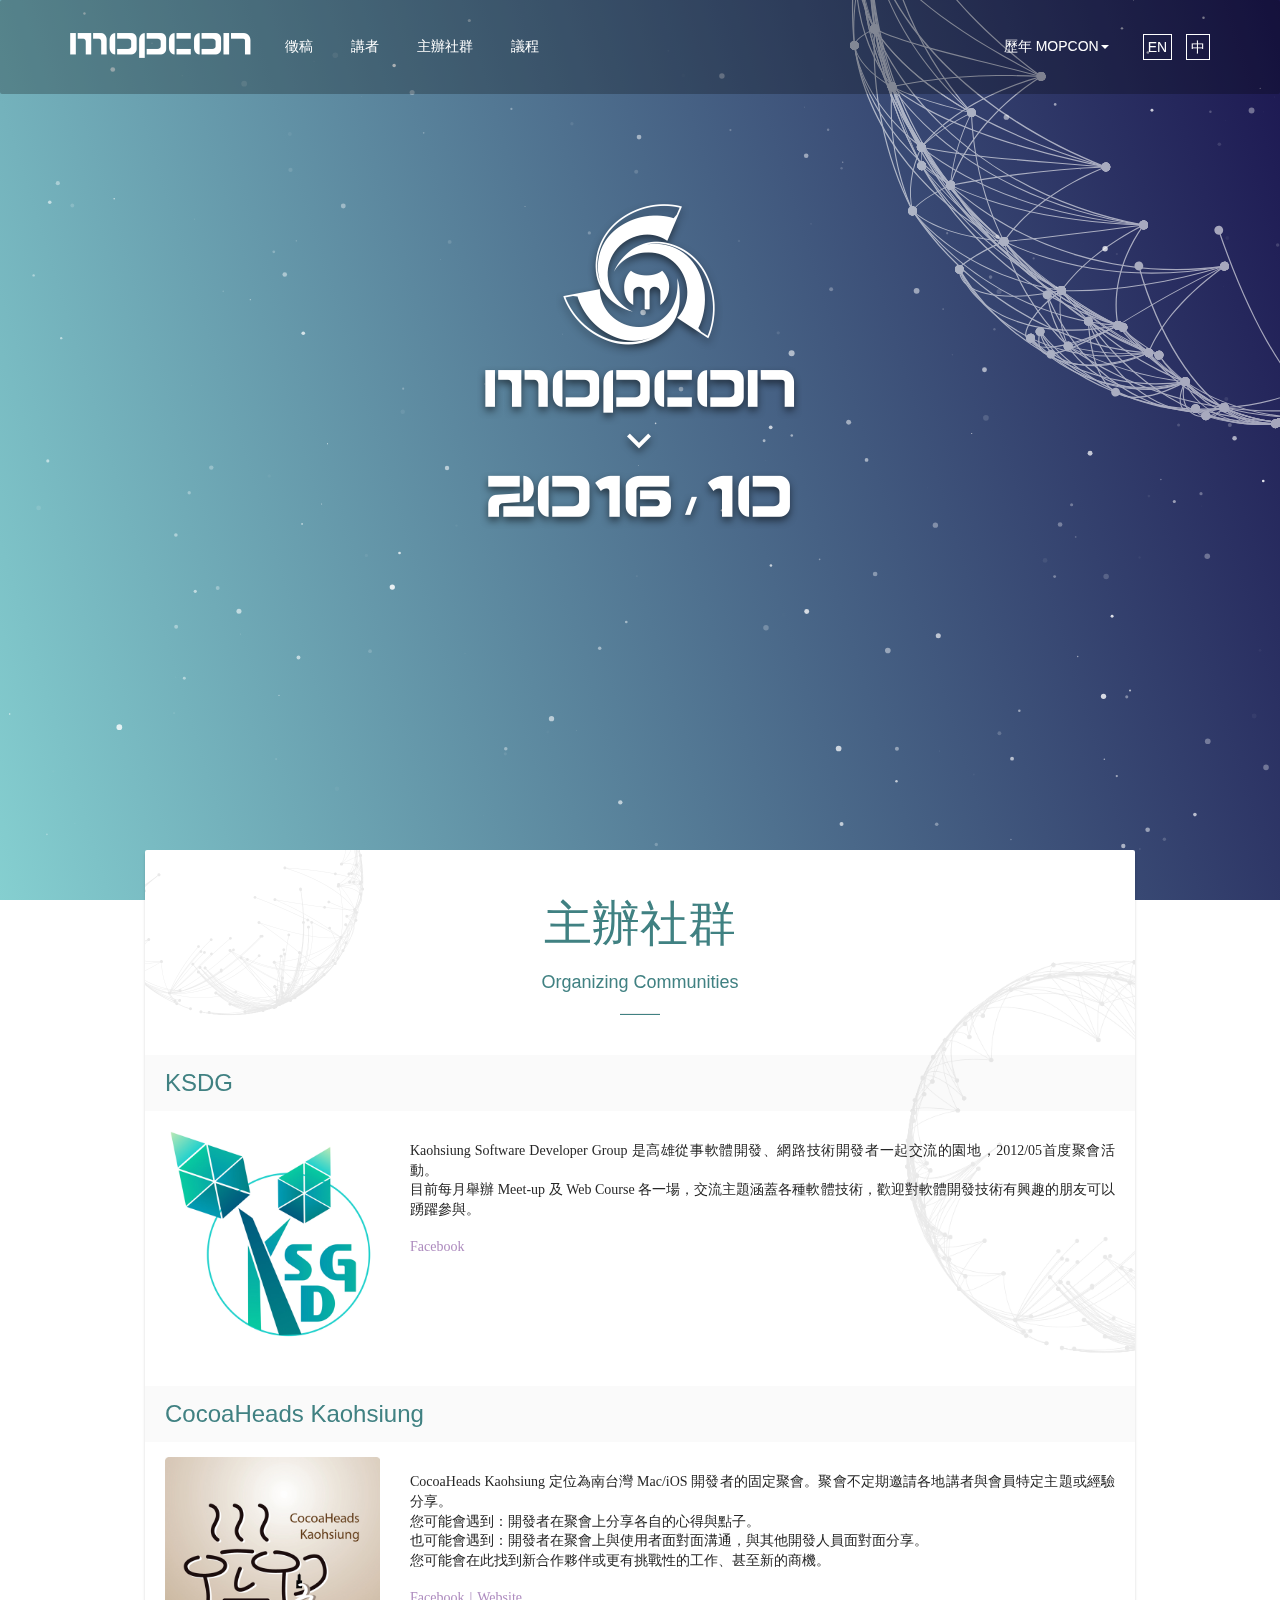
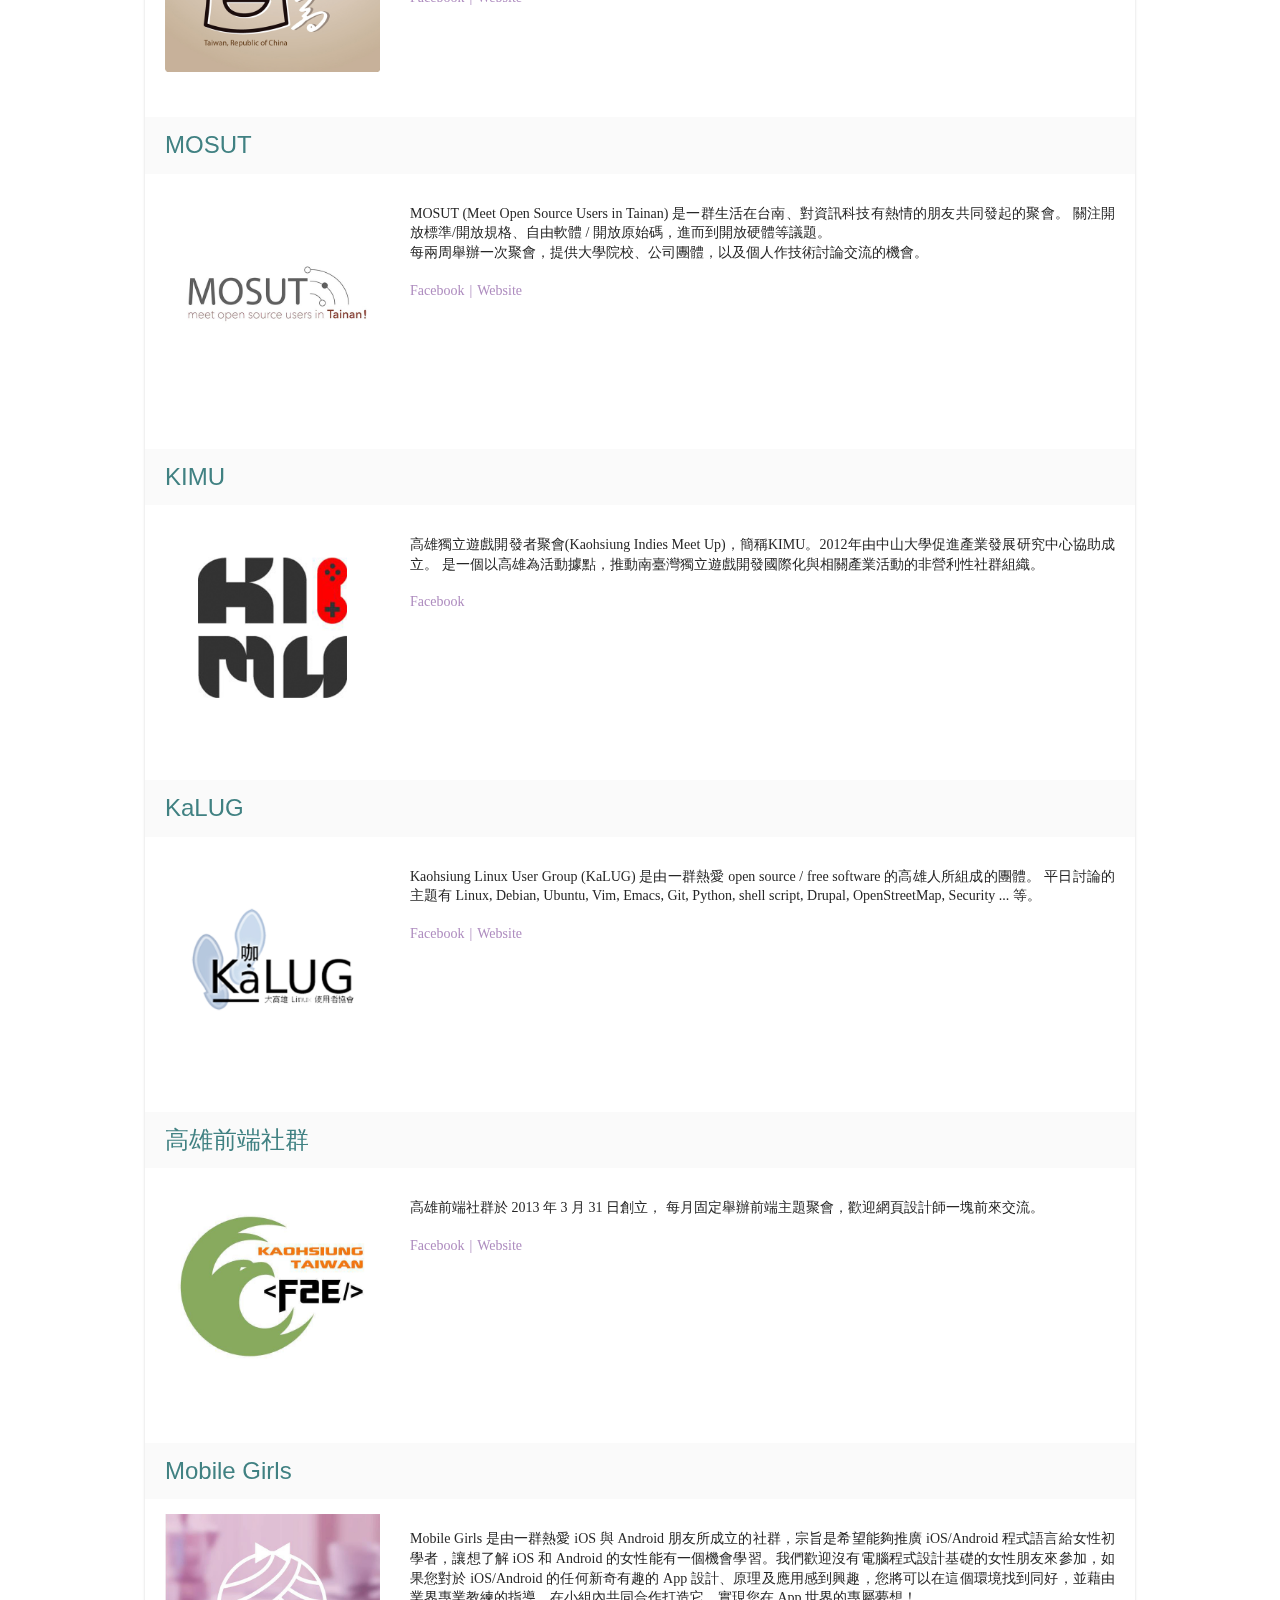
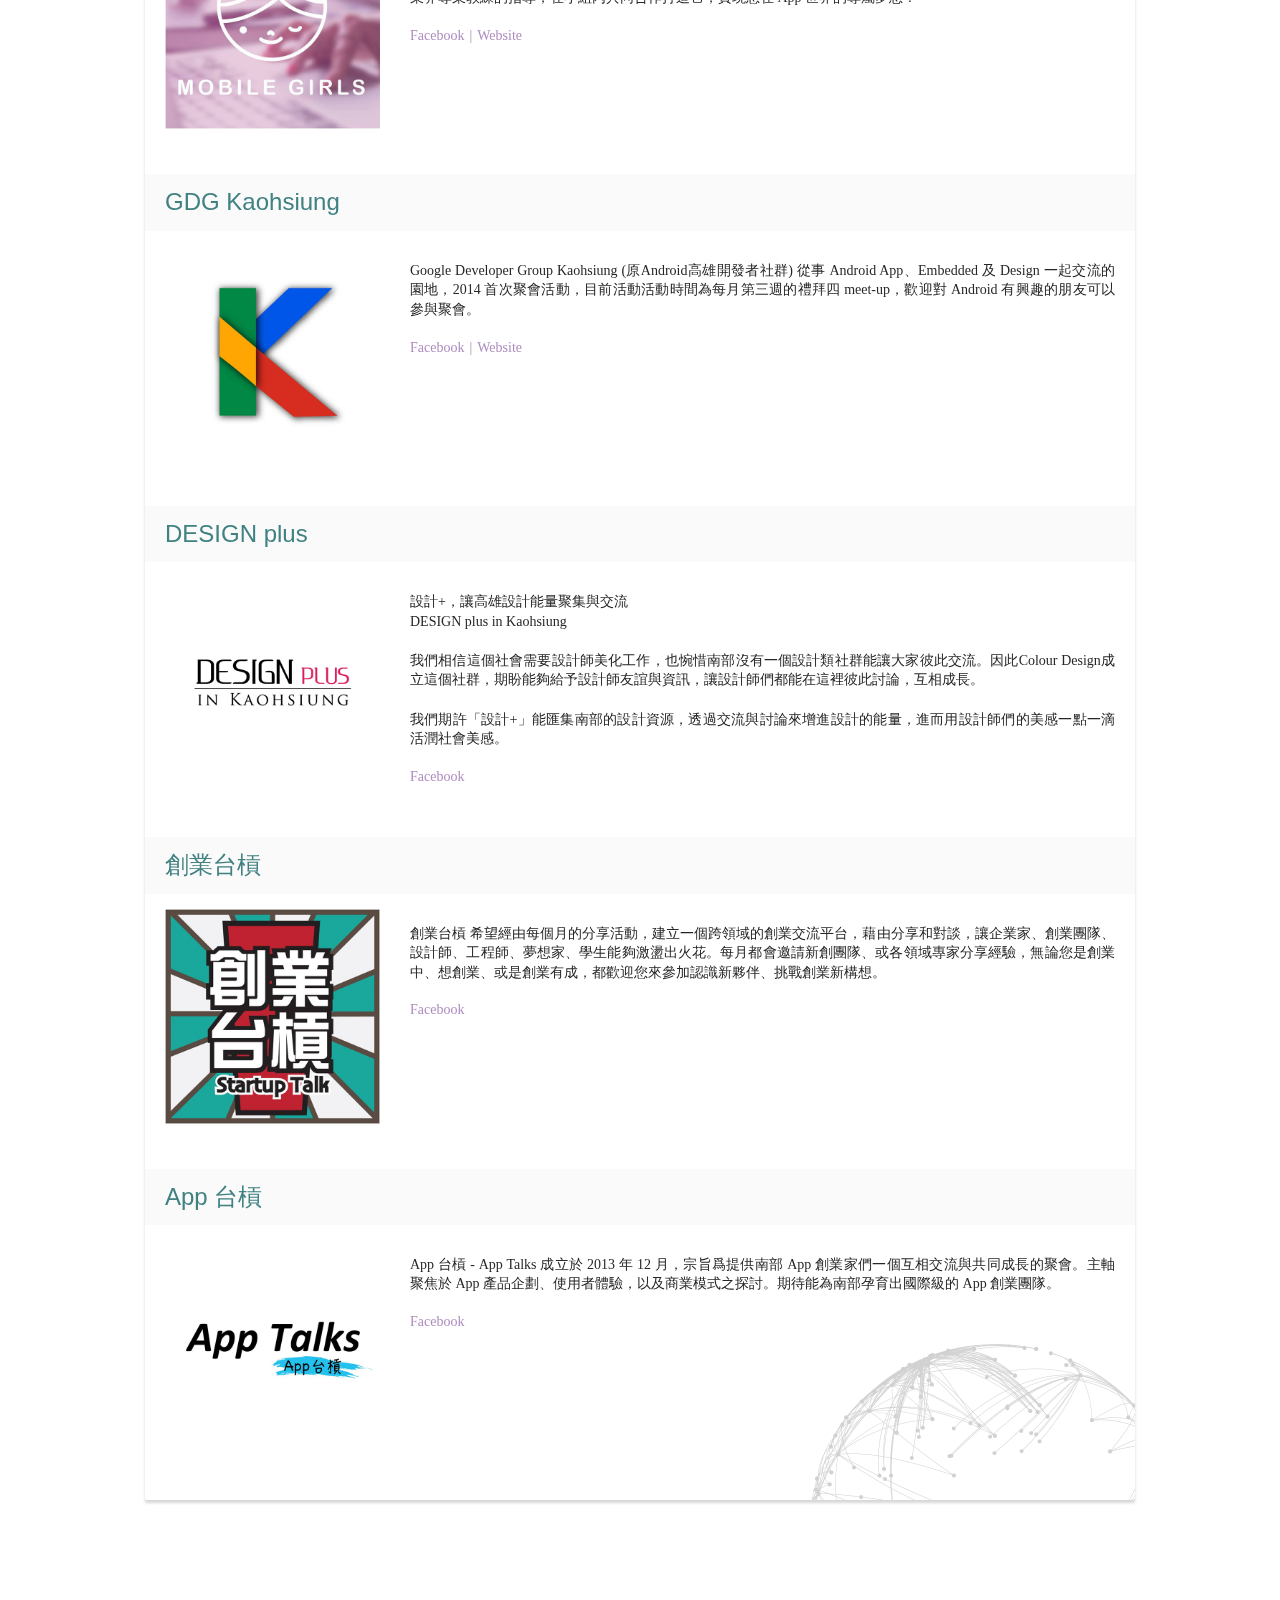
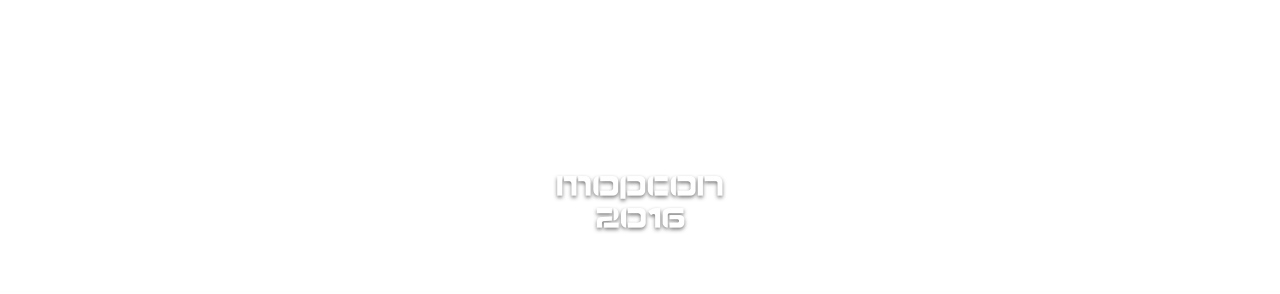
==== community.html @ be909844 "star 滿版測試" ====
<!doctype html>
<html>
  <head>
    <meta charset="utf-8">

    <!-- Always force latest IE rendering engine or request Chrome Frame -->
    <meta content="IE=edge,chrome=1" http-equiv="X-UA-Compatible">
    <meta content="width=device-width,initial-scale=1.0,minimum-scale=1.0,maximum-scale=1.0,user-scalable=no" name="viewport">

    <meta content="行動科技應用開發者年會 | MOPCON 2016 | Mobile / Open / Platform Conference" property="og:title">
    <meta content="http://mopcon.org/2016" property="og:url">
    <meta content="濁水溪以南最強大行動科技研討會，2016強勢回歸" property="og:description">
    <meta content="/images/mopcon2016.png" property="og:image">
    <meta content="200" property="og:image:width" >
    <meta content="200" property="og:image:height" >
    <meta content="website" property="og:type">
    <meta content="行動科技應用開發者年會 | MOPCON 2016 | Mobile / Open / Platform Conference" property="og:site_name">

    <!-- Use title if it's in the page YAML frontmatter -->
    <title>Welcome to MOPCON</title>

    <link href="stylesheets/all.css" rel="stylesheet" type="text/css" />
    <link href="stylesheets/web-fonts.css" rel="stylesheet" type="text/css" />
    <script src="javascripts/all/all.js" type="text/javascript"></script>
    <script src="https://maxcdn.bootstrapcdn.com/bootstrap/3.3.5/js/bootstrap.min.js"></script>
  </head>

  <body class="community">
    <div class="wrapper" id="particles-js">
        <nav class="navbar navbar-default mb0">
  <div class="">
    <!-- Brand and toggle get grouped for better mobile display -->
    <div class="navbar-header">
      <button type="button" class="navbar-toggle collapsed" data-toggle="collapse" data-target="#navbar-collapse-1">
        <span class="sr-only">Toggle navigation</span>
        <span class="icon-bar"></span>
        <span class="icon-bar"></span>
        <span class="icon-bar"></span>
      </button>
      <a class="navbar-brand" href="index.html">
        <img src="images/nav/mob-header-scroll-logo.png" alt="mopcon">
      </a>
    </div>

    <!-- Collect the nav links, forms, and other content for toggling -->
    <div class="collapse navbar-collapse" id="navbar-collapse-1">
      <ul class="nav navbar-nav">
        <li><a href="/cfp.html">徵稿</a></li>
        <li><a href="/speaker.html">講者</a></li>
        <li><a href="/community.html">主辦社群</a></li>
        <li><a href="/schedule.html">議程</a></li>
      </ul>
       
      <ul class="nav navbar-nav navbar-right">
        <li class="dropdown">
          <a href="#" class="dropdown-toggle" data-toggle="dropdown" aria-expanded="false">歷年 MOPCON<span class="caret"></span></a>
          <ul class="dropdown-menu">
            <li><a href="http://mopcon.org/2015/">- 2015</a></li>
            <li><a href="http://mopcon.org/2014/">- 2014</a></li>
            <li><a href="http://mopcon.org/2013/">- 2013</a></li>
            <li><a href="http://mopcon.org/2012/">- 2012</a></li>
          </ul>
        </li>
        <li class="border-item">
          <a href="?lang=en" hreflang="zh-Hant">EN</a>
          <a href="?lang=zh" hreflang="en-US">中</a>
        </li>
      </ul>
      
 <!--      <ul class="nav navbar-nav navbar-right">
        <li><a class="border-item" href="?lang=en" hreflang="zh-Hant">EN</a></li>
        <li><a class="border-item" href="?lang=zh" hreflang="en-US">中</a></li>
      </ul> -->

    </div>
    <!-- /.navbar-collapse -->
  </div><!-- /.container-fluid -->
</nav>
        <header class="header text-center relative">
	<div class="planet-logo"></div>
	<div class="header-block">
		<div class="header-logo">
            <img
                src="images/article/home-landing-logo@2x.png"
                srcset="images/article/home-landing-logo@3x.png 2x, images/article/home-landing-logo@3x.png 3x"
                alt="mopcon2016"
                class="img-responsive center-block common-idx">
		</div>
	</div>
</header>

<div class="container-md">
	<div class="card">
		<div class="multi-planet">
			<div class=" card-speaker-title">
				<h3>主辦社群</h3>
				<h4>Organizing Communities</h4>
				<hr class="speaker-hr">
			</div>
			
			<h3 class="card-head card-gray">
				<a href="#">KSDG</a>
			</h3>
			<div class="card-body">
				<div class="row">
					<div class="col-sm-3">
						<img src="images/community/ksdg.jpg" alt="" class="img-responsive mbxl">
					</div>
					<div class="col-sm-9 speakerInfo">
						<p>
							Kaohsiung Software Developer Group 是高雄從事軟體開發、網路技術開發者一起交流的園地，2012/05首度聚會活動。<br>目前每月舉辦 Meet-up 及 Web Course 各一場，交流主題涵蓋各種軟體技術，歡迎對軟體開發技術有興趣的朋友可以踴躍參與。
						</p>

						<ul class="socialNetworkLink">
							<li><a href="https://www.facebook.com/groups/KSDGroup" target="_blank">Facebook</a></li>



						</ul>
					</div>
				</div>
			</div>
			<h3 class="card-head card-gray">
				<a href="#">CocoaHeads Kaohsiung</a>
			</h3>
			<div class="card-body">
				<div class="row">
					<div class="col-sm-3">
						<img src="images/community/cocoaheads.jpg" alt="" class="img-responsive mbxl">
					</div>
					<div class="col-sm-9 speakerInfo">
						<p>
							CocoaHeads Kaohsiung 定位為南台灣 Mac/iOS 開發者的固定聚會。聚會不定期邀請各地講者與會員特定主題或經驗分享。<br>您可能會遇到：開發者在聚會上分享各自的心得與點子。<br>也可能會遇到：開發者在聚會上與使用者面對面溝通，與其他開發人員面對面分享。<br>您可能會在此找到新合作夥伴或更有挑戰性的工作、甚至新的商機。
						</p>

						<ul class="socialNetworkLink">
							<li><a href="https://www.facebook.com/groups/cocoaheads.kaohsiung" target="_blank">Facebook</a></li>



							<li><a href="http://cocoaheads.org:8106/tw/Kaohsiung/index.html" target="_blank">Website</a></li>
						</ul>
					</div>
				</div>
			</div>
			<h3 class="card-head card-gray">
				<a href="#">MOSUT</a>
			</h3>
			<div class="card-body">
				<div class="row">
					<div class="col-sm-3">
						<img src="images/community/mosut.jpg" alt="" class="img-responsive mbxl">
					</div>
					<div class="col-sm-9 speakerInfo">
						<p>
							MOSUT (Meet Open Source Users in Tainan) 是一群生活在台南、對資訊科技有熱情的朋友共同發起的聚會。 關注開放標準/開放規格、自由軟體 / 開放原始碼，進而到開放硬體等議題。<br>每兩周舉辦一次聚會，提供大學院校、公司團體，以及個人作技術討論交流的機會。
						</p>

						<ul class="socialNetworkLink">
							<li><a href="https://www.facebook.com/groups/mosut" target="_blank">Facebook</a></li>



							<li><a href="https://code.google.com/p/mosut/" target="_blank">Website</a></li>
						</ul>
					</div>
				</div>
			</div>
			<h3 class="card-head card-gray">
				<a href="#">KIMU</a>
			</h3>
			<div class="card-body">
				<div class="row">
					<div class="col-sm-3">
						<img src="images/community/kimu.jpg" alt="" class="img-responsive mbxl">
					</div>
					<div class="col-sm-9 speakerInfo">
						<p>
							高雄獨立遊戲開發者聚會(Kaohsiung Indies Meet Up)，簡稱KIMU。2012年由中山大學促進產業發展研究中心協助成立。 是一個以高雄為活動據點，推動南臺灣獨立遊戲開發國際化與相關產業活動的非營利性社群組織。
						</p>

						<ul class="socialNetworkLink">
							<li><a href="https://www.facebook.com/groups/kimugroup" target="_blank">Facebook</a></li>



						</ul>
					</div>
				</div>
			</div>
			<h3 class="card-head card-gray">
				<a href="#">KaLUG</a>
			</h3>
			<div class="card-body">
				<div class="row">
					<div class="col-sm-3">
						<img src="images/community/kalug.jpg" alt="" class="img-responsive mbxl">
					</div>
					<div class="col-sm-9 speakerInfo">
						<p>
							Kaohsiung Linux User Group (KaLUG) 是由一群熱愛 open source / free software 的高雄人所組成的團體。 平日討論的主題有 Linux, Debian, Ubuntu, Vim, Emacs, Git, Python, shell script, Drupal, OpenStreetMap, Security ... 等。
						</p>

						<ul class="socialNetworkLink">
							<li><a href="https://www.facebook.com/groups/kalug.tw/" target="_blank">Facebook</a></li>



							<li><a href="http://kalug.linux.org.tw" target="_blank">Website</a></li>
						</ul>
					</div>
				</div>
			</div>
			<h3 class="card-head card-gray">
				<a href="#">高雄前端社群</a>
			</h3>
			<div class="card-body">
				<div class="row">
					<div class="col-sm-3">
						<img src="images/community/kf2e.jpg" alt="" class="img-responsive mbxl">
					</div>
					<div class="col-sm-9 speakerInfo">
						<p>
							高雄前端社群於 2013 年 3 月 31 日創立， 每月固定舉辦前端主題聚會，歡迎網頁設計師一塊前來交流。
						</p>

						<ul class="socialNetworkLink">
							<li><a href="https://www.facebook.com/groups/358503154261390" target="_blank">Facebook</a></li>



							<li><a href="http://gonsakon-7655f2.kktix.cc/" target="_blank">Website</a></li>
						</ul>
					</div>
				</div>
			</div>
			<h3 class="card-head card-gray">
				<a href="#">Mobile Girls</a>
			</h3>
			<div class="card-body">
				<div class="row">
					<div class="col-sm-3">
						<img src="images/community/mobile_girls.jpg" alt="" class="img-responsive mbxl">
					</div>
					<div class="col-sm-9 speakerInfo">
						<p>
							Mobile Girls 是由一群熱愛 iOS 與 Android 朋友所成立的社群，宗旨是希望能夠推廣 iOS/Android 程式語言給女性初學者，讓想了解 iOS 和 Android 的女性能有一個機會學習。我們歡迎沒有電腦程式設計基礎的女性朋友來參加，如果您對於 iOS/Android 的任何新奇有趣的 App 設計、原理及應用感到興趣，您將可以在這個環境找到同好，並藉由業界專業教練的指導，在小組內共同合作打造它，實現您在 App 世界的專屬夢想！
						</p>

						<ul class="socialNetworkLink">
							<li><a href="https://www.facebook.com/mobilegirlsfans" target="_blank">Facebook</a></li>



							<li><a href="http://mobile-girls.kktix.cc" target="_blank">Website</a></li>
						</ul>
					</div>
				</div>
			</div>
			<h3 class="card-head card-gray">
				<a href="#">GDG Kaohsiung</a>
			</h3>
			<div class="card-body">
				<div class="row">
					<div class="col-sm-3">
						<img src="images/community/gdg.jpg" alt="" class="img-responsive mbxl">
					</div>
					<div class="col-sm-9 speakerInfo">
						<p>
							Google Developer Group Kaohsiung (原Android高雄開發者社群) 從事 Android App、Embedded 及 Design 一起交流的園地，2014 首次聚會活動，目前活動活動時間為每月第三週的禮拜四 meet-up，歡迎對 Android 有興趣的朋友可以參與聚會。
						</p>

						<ul class="socialNetworkLink">
							<li><a href="https://www.facebook.com/groups/1416205511963346/" target="_blank">Facebook</a></li>



							<li><a href="http://akdg.kktix.cc/" target="_blank">Website</a></li>
						</ul>
					</div>
				</div>
			</div>
			<h3 class="card-head card-gray">
				<a href="#">DESIGN plus</a>
			</h3>
			<div class="card-body">
				<div class="row">
					<div class="col-sm-3">
						<img src="images/community/designPlus.jpg" alt="" class="img-responsive mbxl">
					</div>
					<div class="col-sm-9 speakerInfo">
						<p>
							設計+，讓高雄設計能量聚集與交流<br>DESIGN plus in Kaohsiung<br><br>我們相信這個社會需要設計師美化工作，也惋惜南部沒有一個設計類社群能讓大家彼此交流。因此Colour Design成立這個社群，期盼能夠給予設計師友誼與資訊，讓設計師們都能在這裡彼此討論，互相成長。<br><br>我們期許「設計+」能匯集南部的設計資源，透過交流與討論來增進設計的能量，進而用設計師們的美感一點一滴活潤社會美感。
						</p>

						<ul class="socialNetworkLink">
							<li><a href="https://www.facebook.com/groups/designplus.kh" target="_blank">Facebook</a></li>



						</ul>
					</div>
				</div>
			</div>
			<h3 class="card-head card-gray">
				<a href="#">創業台槓</a>
			</h3>
			<div class="card-body">
				<div class="row">
					<div class="col-sm-3">
						<img src="images/community/startupTalk.jpg" alt="" class="img-responsive mbxl">
					</div>
					<div class="col-sm-9 speakerInfo">
						<p>
							創業台槓 希望經由每個月的分享活動，建立一個跨領域的創業交流平台，藉由分享和對談，讓企業家、創業團隊、設計師、工程師、夢想家、學生能夠激盪出火花。每月都會邀請新創團隊、或各領域專家分享經驗，無論您是創業中、想創業、或是創業有成，都歡迎您來參加認識新夥伴、挑戰創業新構想。
						</p>

						<ul class="socialNetworkLink">
							<li><a href="https://www.facebook.com/STalkTW" target="_blank">Facebook</a></li>



						</ul>
					</div>
				</div>
			</div>
			<h3 class="card-head card-gray">
				<a href="#">App 台槓</a>
			</h3>
			<div class="card-body">
				<div class="row">
					<div class="col-sm-3">
						<img src="images/community/appTalks.jpg" alt="" class="img-responsive mbxl">
					</div>
					<div class="col-sm-9 speakerInfo">
						<p>
							App 台槓 - App Talks 成立於 2013 年 12 月，宗旨爲提供南部 App 創業家們一個互相交流與共同成長的聚會。主軸聚焦於 App 產品企劃、使用者體驗，以及商業模式之探討。期待能為南部孕育出國際級的 App 創業團隊。
						</p>

						<ul class="socialNetworkLink">
							<li><a href="https://www.facebook.com/groups/603200143049273" target="_blank">Facebook</a></li>



						</ul>
					</div>
				</div>
			</div>

		</div>
	</div>
</div>


        <footer class="footer">
    <div class="bucket-panel">
        <div class="bucket-row text-center">
        </div>
        <div class="bucket-row">
        	<a href="mailto:contact@mopcon.org" class="email relative">
        		<img src="images/footer/email.png" alt="信箱">
        	</a>
        </div>
        <img src="images/footer/footer-logo.png" alt="mopcon2016" class="img-responsive center-block common-idx">
    </div>
</footer>

        <div id="google_translate_element" style="display:none;"></div><script type="text/javascript">
function googleTranslateElementInit() {
     new google.translate.TranslateElement({pageLanguage: 'zh-TW', layout: google.translate.TranslateElement.FloatPosition.TOP_LEFT, gaTrack: true, gaId: 'UA-34651129-1'}, 'google_translate_element');
}
</script><script type="text/javascript" src="//translate.google.com/translate_a/element.js?cb=googleTranslateElementInit"></script>
<script type="text/javascript">
var _gaq = _gaq || [];
_gaq.push(['_setAccount', 'UA-34651129-1']);
_gaq.push(['_setDomainName', 'mopcon.org']);
_gaq.push(['_trackPageview']);
(function() {
var ga = document.createElement('script'); ga.type = 'text/javascript'; ga.async = true;
ga.src = ('https:' == document.location.protocol ? 'https://ssl' : 'http://www') + '.google-analytics.com/ga.js';
var s = document.getElementsByTagName('script')[0]; s.parentNode.insertBefore(ga, s);
})();
</script>
    </div>
  </body>
</html>
---- stylesheets/web-fonts.css ----
@font-face{font-family:'Tonicons';src:url("fonts/Tonicons.eot")}@font-face{font-family:'Tonicons';src:url([data-uri]) format("truetype"),url([data-uri]) format("woff");font-weight:normal;font-style:normal}i{font-family:'Tonicons';speak:none;font-style:normal;font-weight:normal;font-variant:normal;text-transform:none;line-height:1;-webkit-font-smoothing:antialiased;-moz-osx-font-smoothing:grayscale}.ton-li-cloud-1:before{content:"\e80a"}.ton-li-cloud-2:before{content:"\e80b"}.ton-li-cloud-3:before{content:"\e80c"}.ton-li-cloud-4:before{content:"\e80d"}.ton-li-cloud-6:before{content:"\e80f"}.ton-li-cloud-8:before{content:"\e811"}.ton-li-cloud-9:before{content:"\e812"}.ton-Fahrenheit:before{content:"\e813"}.ton-Degree:before{content:"\e814"}.ton-li-cloud-10:before{content:"\e815"}.ton-li-cloud-11:before{content:"\e816"}.ton-li-umbrella-1:before{content:"\e817"}.ton-li-umbrella-2:before{content:"\e818"}.ton-li-umbrella-3:before{content:"\e819"}.ton-li-wind-1:before{content:"\e81a"}.ton-li-wind-2:before{content:"\e81b"}.ton-li-tornado:before{content:"\e81c"}.ton-li-thermometer:before{content:"\e81d"}.ton-li-wind-3:before{content:"\e81f"}.ton-li-scisors:before{content:"\e824"}.ton-li-paint-poll:before{content:"\e826"}.ton-li-key:before{content:"\e827"}.ton-li-test-tube:before{content:"\e828"}.ton-li-lightning-2:before{content:"\e829"}.ton-li-umbrella-4:before{content:"\e82a"}.ton-li-globe:before{content:"\e82b"}.ton-li-knives-forks:before{content:"\e82c"}.ton-li-Glass-1:before{content:"\e82d"}.ton-li-mug-1:before{content:"\e82e"}.ton-li-cup:before{content:"\e82f"}.ton-li-pen:before{content:"\e830"}.ton-li-paper-plane:before{content:"\e831"}.ton-li-open-closed:before{content:"\e832"}.ton-li-store:before{content:"\e833"}.ton-li-box-1:before{content:"\e834"}.ton-li-box-2:before{content:"\e835"}.ton-li-bag-1:before{content:"\e837"}.ton-li-bag-3:before{content:"\e839"}.ton-li-cart-1:before{content:"\e83b"}.ton-li-label:before{content:"\e83d"}.ton-li-bike:before{content:"\e83e"}.ton-li-car:before{content:"\e83f"}.ton-li-train:before{content:"\e840"}.ton-li-plane:before{content:"\e841"}.ton-li-flag-1:before{content:"\e842"}.ton-li-compass:before{content:"\e843"}.ton-li-map-pin-1:before{content:"\e844"}.ton-li-map:before{content:"\e845"}.ton-li-map-pin-2:before{content:"\e846"}.ton-li-map-pin-3:before{content:"\e847"}.ton-li-map-pin-4:before{content:"\e848"}.ton-li-thumbtack-1:before{content:"\e849"}.ton-li-thumbtack-2:before{content:"\e84a"}.ton-li-mail-1:before{content:"\e84b"}.ton-li-mail-2:before{content:"\e84c"}.ton-li-mail-3:before{content:"\e84d"}.ton-li-mail-4:before{content:"\e84e"}.ton-li-mail-5:before{content:"\e84f"}.ton-li-file-1:before{content:"\e850"}.ton-li-file-2:before{content:"\e851"}.ton-li-file-3:before{content:"\e852"}.ton-li-file-4:before{content:"\e853"}.ton-li-file-5:before{content:"\e854"}.ton-li-file-6:before{content:"\e855"}.ton-li-file-7:before{content:"\e856"}.ton-li-file-8:before{content:"\e857"}.ton-li-mustache:before{content:"\e858"}.ton-li-id:before{content:"\e859"}.ton-li-flag-2:before{content:"\e85a"}.ton-li-thumb-up:before{content:"\e85b"}.ton-li-heart:before{content:"\e85c"}.ton-li-star-1:before{content:"\e85d"}.ton-li-people-1:before{content:"\e85e"}.ton-li-people-2:before{content:"\e85f"}.ton-li-people-3:before{content:"\e860"}.ton-li-people-4:before{content:"\e861"}.ton-li-people-5:before{content:"\e862"}.ton-li-people-6:before{content:"\e863"}.ton-li-people-7:before{content:"\e864"}.ton-li-attach:before{content:"\e865"}.ton-li-photo-1:before{content:"\e866"}.ton-li-photo-2:before{content:"\e867"}.ton-li-lock-1:before{content:"\e868"}.ton-li-lock-2:before{content:"\e869"}.ton-li-crop:before{content:"\e86a"}.ton-li-scale-1:before{content:"\e86b"}.ton-li-scale-2:before{content:"\e86c"}.ton-li-scale-3:before{content:"\e86d"}.ton-li-scale-4:before{content:"\e86e"}.ton-li-new-mail:before{content:"\e86f"}.ton-li-upload-1:before{content:"\e870"}.ton-li-download-4:before{content:"\e871"}.ton-li-upload-2:before{content:"\e872"}.ton-li-download-1:before{content:"\e873"}.ton-li-upload-3:before{content:"\e874"}.ton-li-download-2:before{content:"\e875"}.ton-li-arrow-1:before{content:"\e876"}.ton-li-upload-4:before{content:"\e877"}.ton-li-upload-5:before{content:"\e878"}.ton-li-download-3:before{content:"\e879"}.ton-li-upload-6:before{content:"\e87a"}.ton-li-reload-1:before{content:"\e87b"}.ton-li-refresh-1:before{content:"\e87c"}.ton-li-refresh-2:before{content:"\e87d"}.ton-li-shuffle:before{content:"\e87e"}.ton-li-equalizer-1:before{content:"\e87f"}.ton-li-equalizer-2:before{content:"\e880"}.ton-li-music-forward:before{content:"\e881"}.ton-li-music-backward-1:before{content:"\e882"}.ton-li-music-eject:before{content:"\e883"}.ton-li-music-stop:before{content:"\e884"}.ton-li-music-play:before{content:"\e885"}.ton-li-music-pause:before{content:"\e886"}.ton-li-nota-1:before{content:"\e887"}.ton-li-headset:before{content:"\e888"}.ton-li-volume-1:before{content:"\e889"}.ton-li-volume-2:before{content:"\e88a"}.ton-li-volume-3:before{content:"\e88b"}.ton-li-trash:before{content:"\e88c"}.ton-li-data-1:before{content:"\e88d"}.ton-li-data-2:before{content:"\e88e"}.ton-li-data-3:before{content:"\e88f"}.ton-li-folder-1:before{content:"\e890"}.ton-li-folder-2:before{content:"\e891"}.ton-li-zoom-1:before{content:"\e892"}.ton-li-zoom-2:before{content:"\e893"}.ton-li-voice-mail:before{content:"\e894"}.ton-li-check:before{content:"\e895"}.ton-li-minus:before{content:"\e896"}.ton-li-cross:before{content:"\e897"}.ton-li-plus:before{content:"\e898"}.ton-li-eye:before{content:"\e899"}.ton-li-newspaper:before{content:"\e89a"}.ton-li-info:before{content:"\e89b"}.ton-li-calendar-1:before{content:"\e89c"}.ton-li-calendar-2:before{content:"\e89d"}.ton-li-speech-buble-1:before{content:"\e89e"}.ton-li-speech-buble-2:before{content:"\e89f"}.ton-li-speech-buble-3:before{content:"\e8a0"}.ton-li-speech-buble-4:before{content:"\e8a1"}.ton-li-speech-buble-5:before{content:"\e8a2"}.ton-li-speech-buble-6:before{content:"\e8a3"}.ton-li-speech-buble-7:before{content:"\e8a4"}.ton-li-speech-buble-8:before{content:"\e8a5"}.ton-li-clock-1:before{content:"\e8a6"}.ton-li-clock-2:before{content:"\e8a7"}.ton-li-clock-3:before{content:"\e8a8"}.ton-li-pie-chart-1:before{content:"\e8a9"}.ton-li-pie-chart-2:before{content:"\e8aa"}.ton-li-chart-1:before{content:"\e8ab"}.ton-li-chart-2:before{content:"\e8ac"}.ton-li-chart-3:before{content:"\e8ad"}.ton-li-chart-4:before{content:"\e8ae"}.ton-li-chart-5:before{content:"\e8af"}.ton-li-chart-6:before{content:"\e8b0"}.ton-li-chart-7:before{content:"\e8b1"}.ton-li-suitcase:before{content:"\e8b2"}.ton-li-cloud-12:before{content:"\e8b3"}.ton-li-cloud-13:before{content:"\e8b4"}.ton-li-cloud-14:before{content:"\e8b5"}.ton-li-cloud-15:before{content:"\e8b6"}.ton-li-cloud-16:before{content:"\e8b7"}.ton-li-cloud-17:before{content:"\e8b8"}.ton-li-bluetooth:before{content:"\e8b9"}.ton-li-server-1:before{content:"\e8ba"}.ton-li-server-2:before{content:"\e8bb"}.ton-li-server-3:before{content:"\e8bc"}.ton-li-share:before{content:"\e8bd"}.ton-li-link:before{content:"\e8be"}.ton-li-home:before{content:"\e8bf"}.ton-li-signal:before{content:"\e8c0"}.ton-li-gong:before{content:"\e8c1"}.ton-li-on-off:before{content:"\e8c2"}.ton-li-battery:before{content:"\e8c3"}.ton-li-bulb:before{content:"\e8c4"}.ton-li-radio:before{content:"\e8c5"}.ton-li-printer:before{content:"\e8c6"}.ton-li-satellite-1:before{content:"\e8c7"}.ton-li-satellite-2:before{content:"\e8c8"}.ton-li-satellite-tool:before{content:"\e8c9"}.ton-li-gear-1:before{content:"\e8ca"}.ton-li-gear-2:before{content:"\e8cb"}.ton-li-equalizer-3:before{content:"\e8cc"}.ton-li-megaphone-1:before{content:"\e8cd"}.ton-li-megaphone-2:before{content:"\e8ce"}.ton-li-phone:before{content:"\e8cf"}.ton-li-microphone-1:before{content:"\e8d0"}.ton-li-microphone-2:before{content:"\e8d1"}.ton-li-claket:before{content:"\e8d2"}.ton-li-film-strip-1:before{content:"\e8d3"}.ton-li-film-strip-2:before{content:"\e8d4"}.ton-li-camera-1:before{content:"\e8d5"}.ton-li-camera-2:before{content:"\e8d6"}.ton-li-phone-1:before{content:"\e8d7"}.ton-li-laptop:before{content:"\e8d8"}.ton-li-screen:before{content:"\e8d9"}
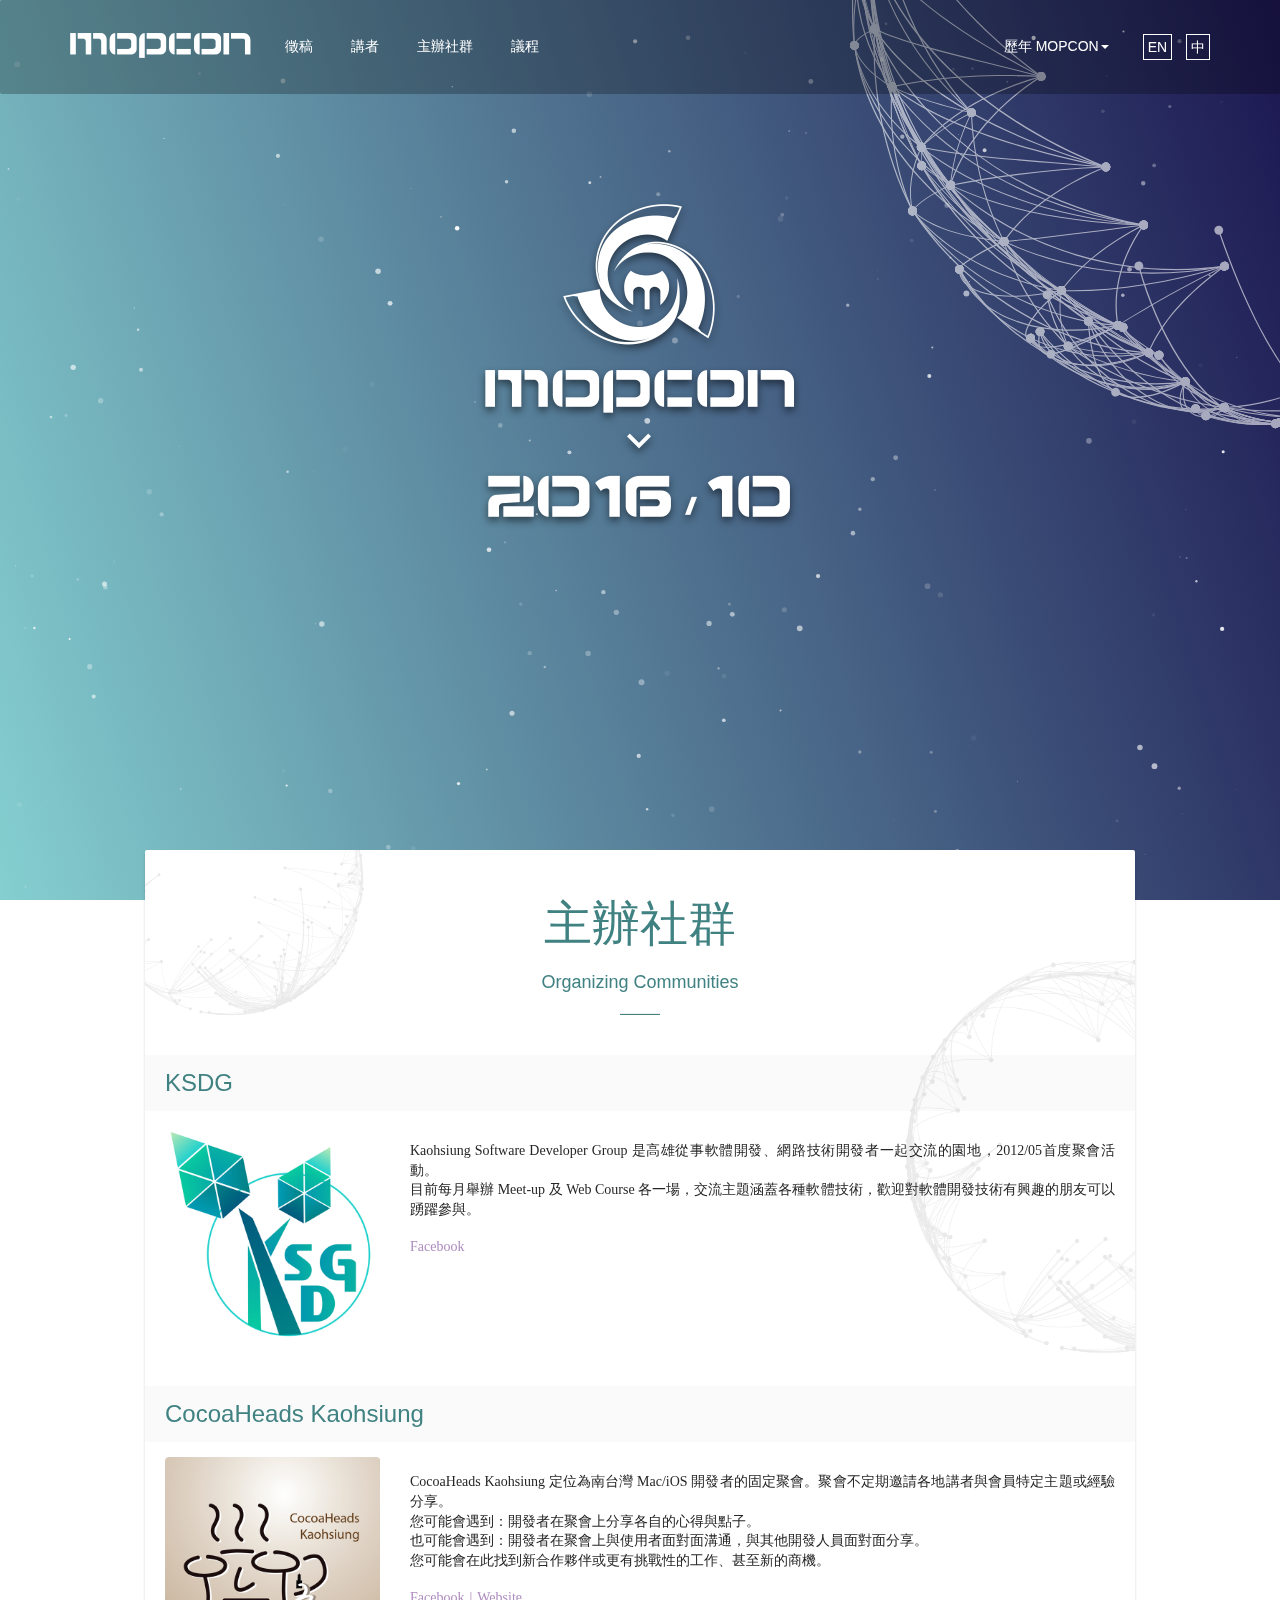
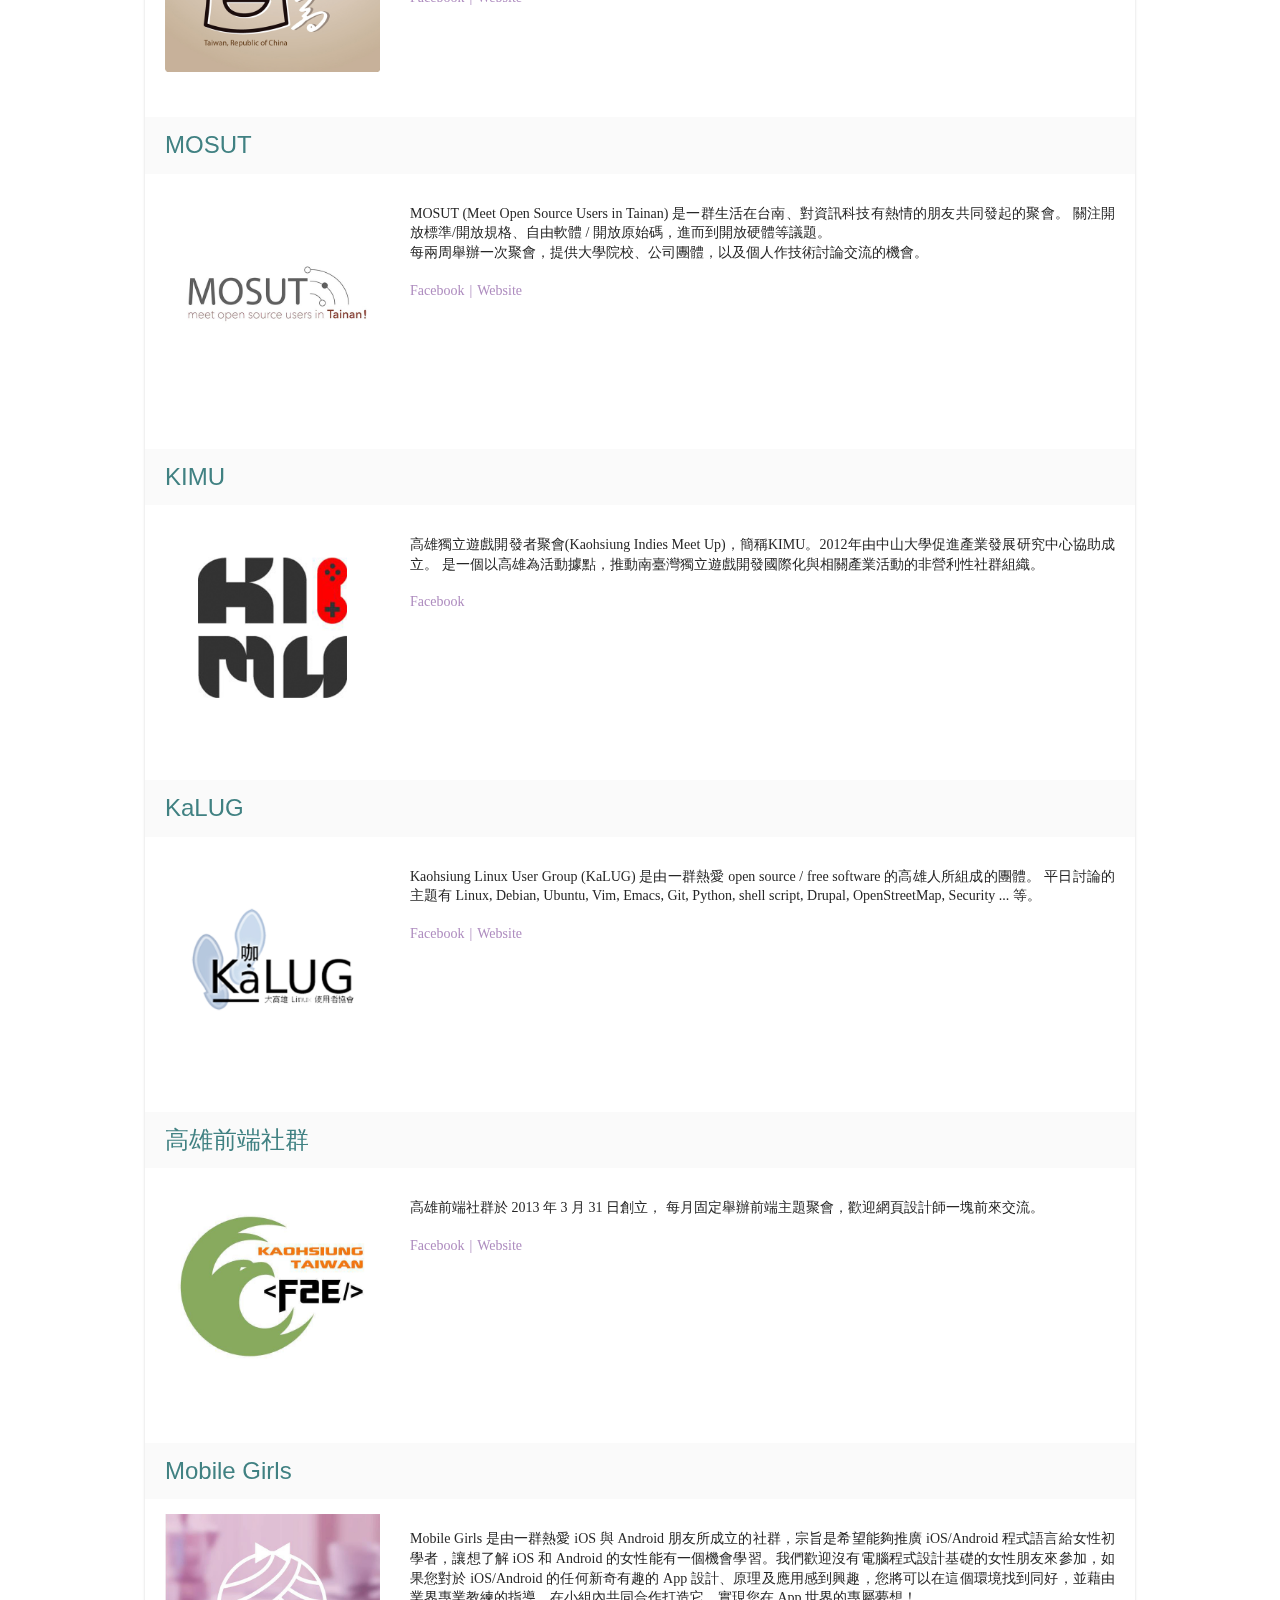
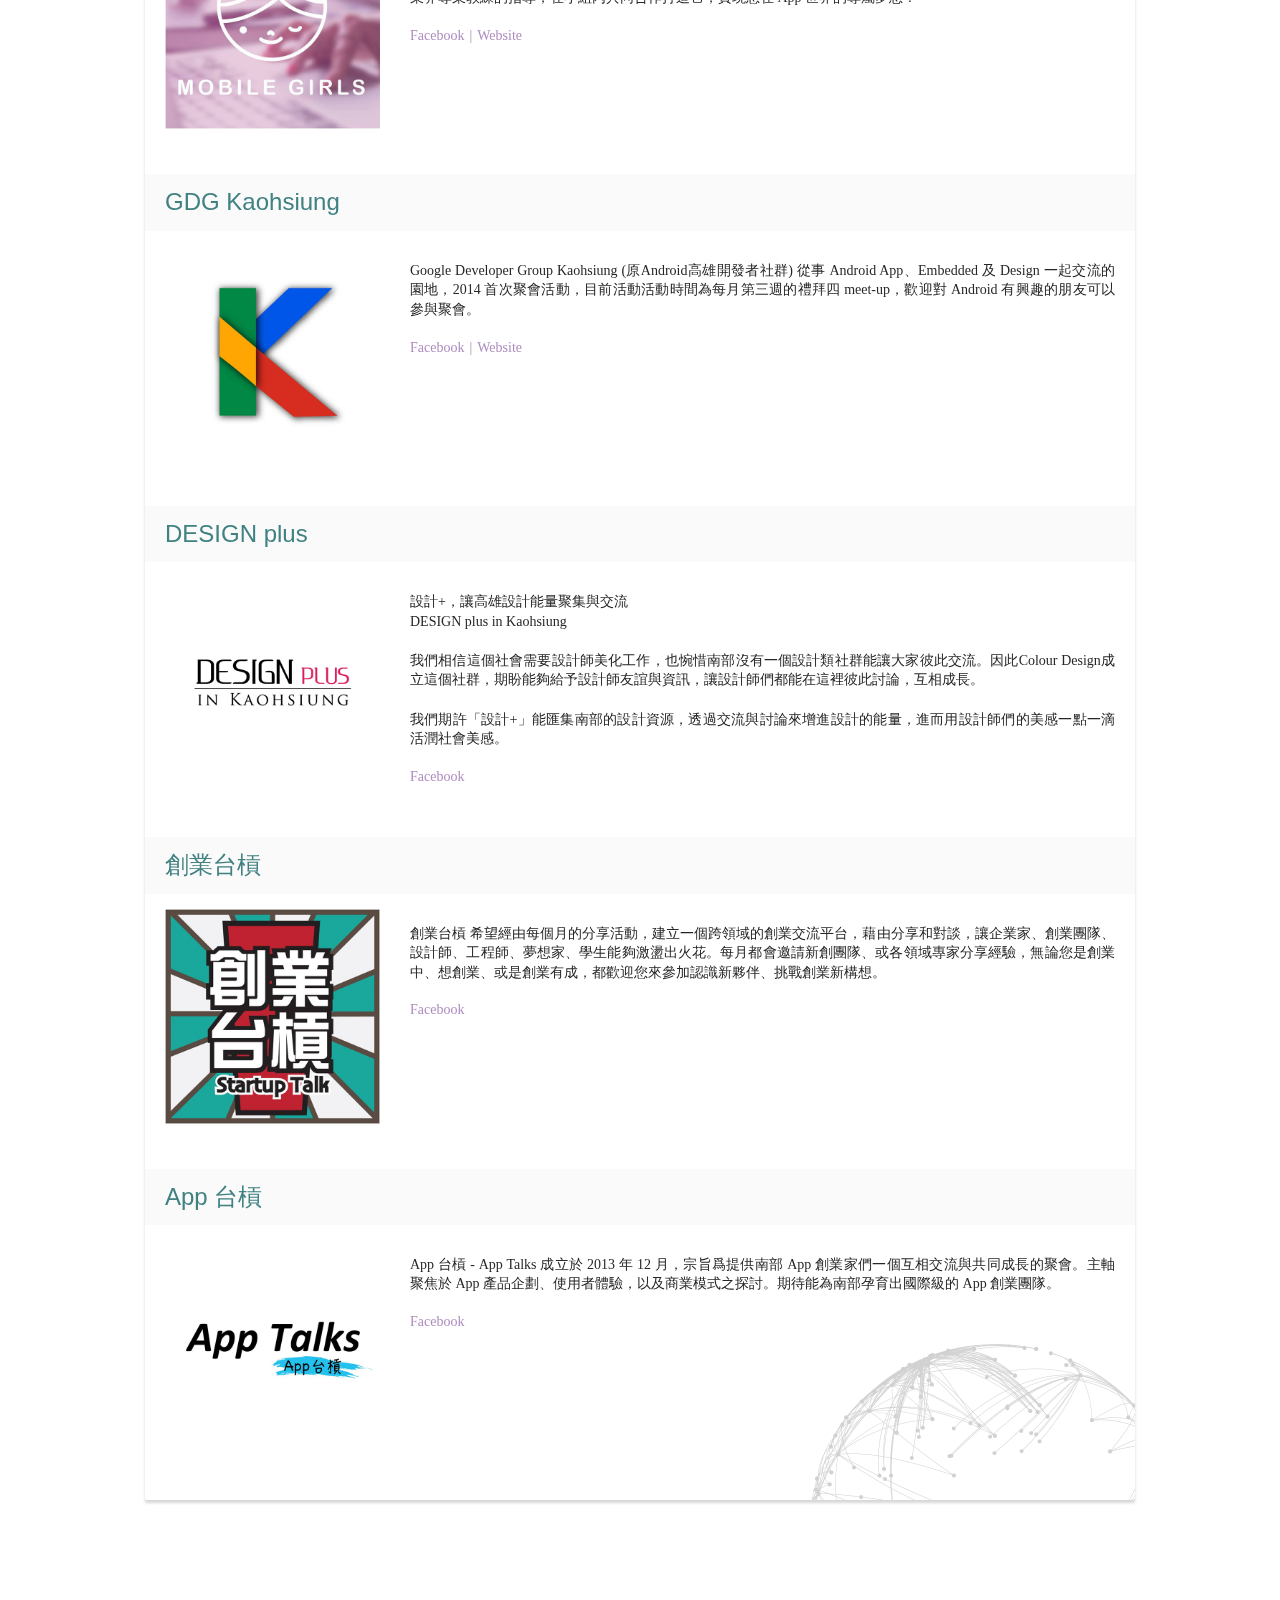
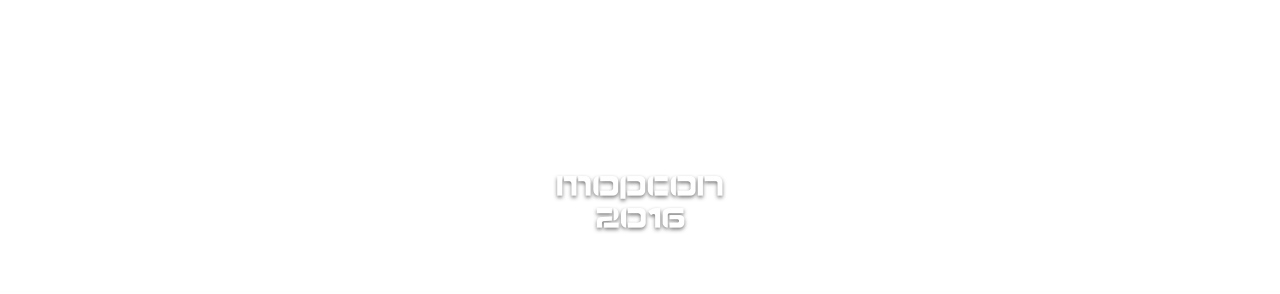
==== commit d7322d27: "fix nav link" ====
--- a/community.html
+++ b/community.html
@@ -45,10 +45,10 @@
     <!-- Collect the nav links, forms, and other content for toggling -->
     <div class="collapse navbar-collapse" id="navbar-collapse-1">
       <ul class="nav navbar-nav">
-        <li><a href="/cfp.html">徵稿</a></li>
-        <li><a href="/speaker.html">講者</a></li>
-        <li><a href="/community.html">主辦社群</a></li>
-        <li><a href="/schedule.html">議程</a></li>
+        <li><a href="cfp.html">徵稿</a></li>
+        <li><a href="speaker.html">講者</a></li>
+        <li><a href="community.html">主辦社群</a></li>
+        <li><a href="schedule.html">議程</a></li>
       </ul>
        
       <ul class="nav navbar-nav navbar-right">
